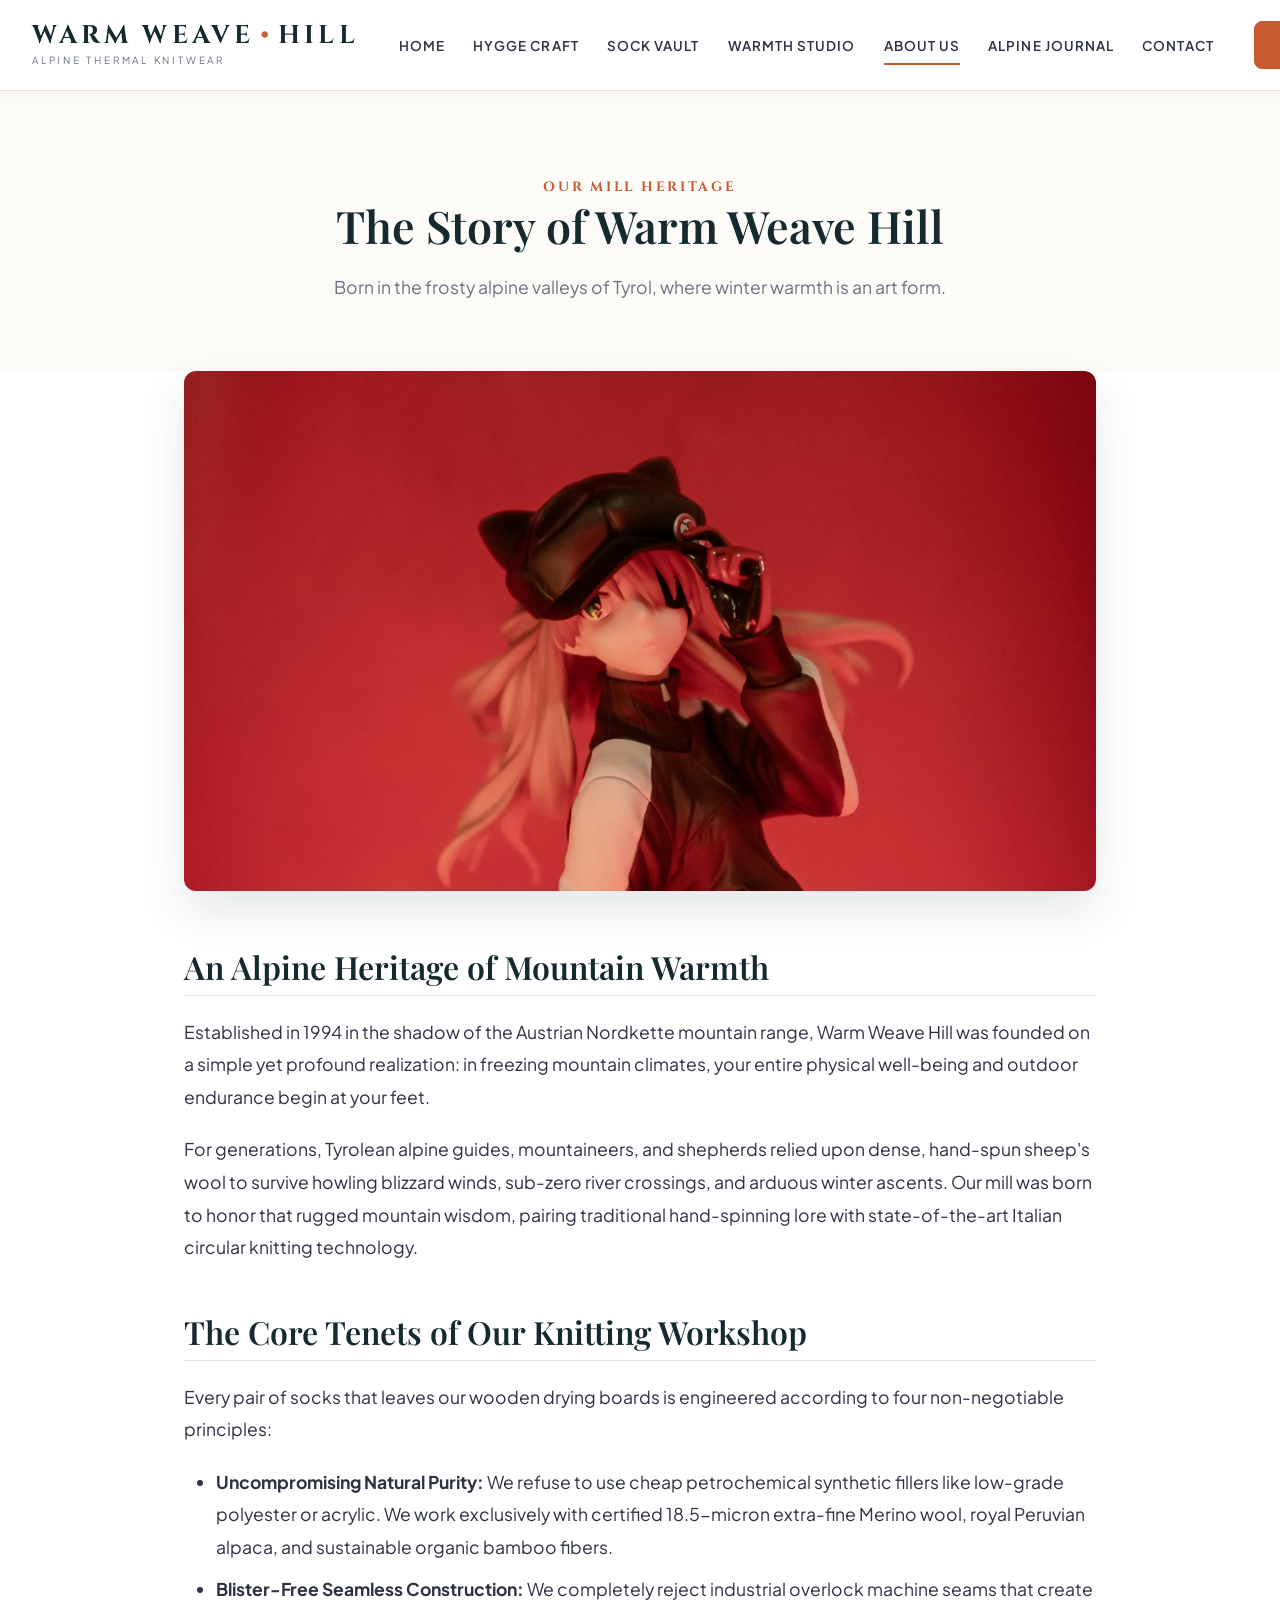
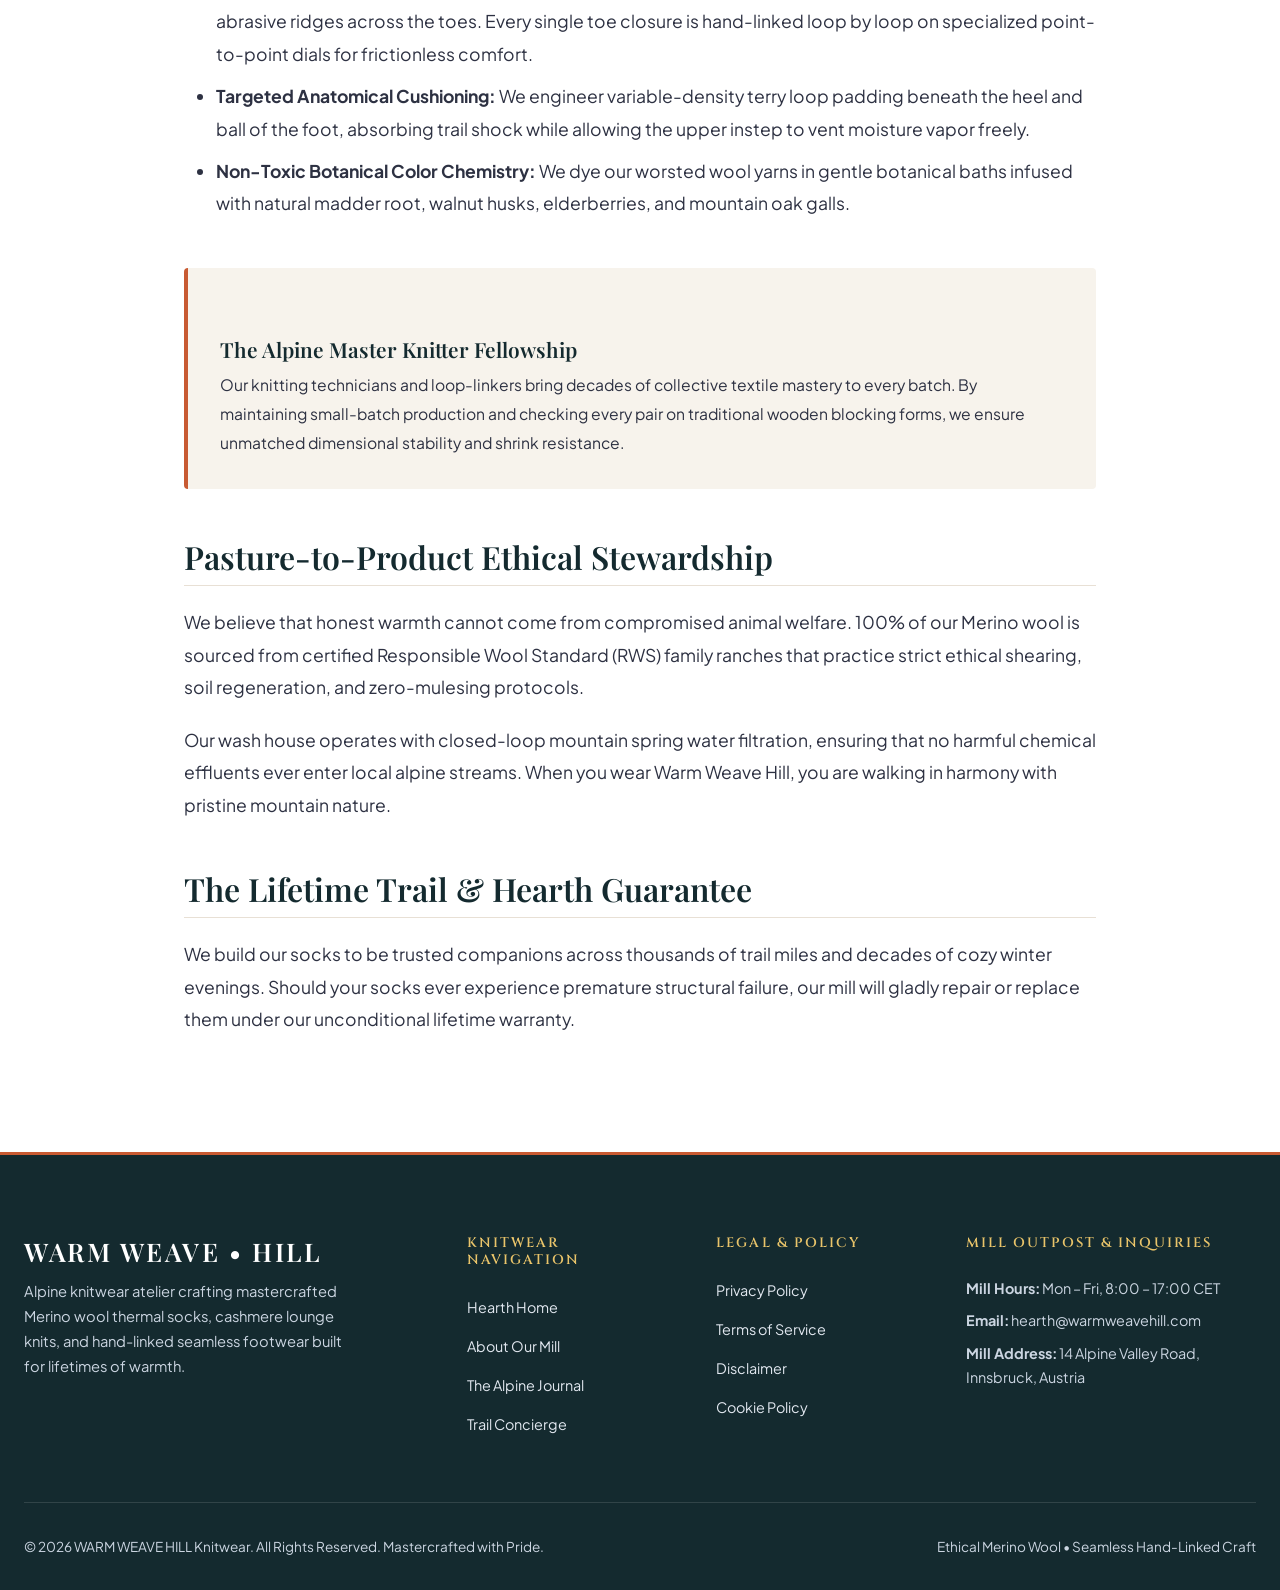
==== about.html @ d9137a72 "Add files via upload" ====
<!DOCTYPE html>
<html lang="en">
<head>
    <meta charset="UTF-8">
    <meta name="viewport" content="width=device-width, initial-scale=1.0">
    <title>About Our Alpine Mill | Merino Wool Heritage & Seamless Craft | WARM WEAVE HILL</title>
    <meta name="description" content="Discover the history of Warm Weave Hill, our high-altitude alpine mill in Innsbruck, seamless hand-linking traditions, and ethical Merino sourcing.">
    <link rel="preconnect" href="https://fonts.googleapis.com">
    <link rel="preconnect" href="https://fonts.gstatic.com" crossorigin>
    <link href="https://fonts.googleapis.com/css2?family=Cinzel:wght@600;700;800&family=Playfair+Display:ital,wght@0,400;0,600;0,700;1,400;1,600&family=Plus+Jakarta+Sans:wght@300;400;500;600;700&display=swap" rel="stylesheet">
    <link rel="stylesheet" href="css/style.css">
    
    <!-- Google Analytics -->
    <script async src="https://www.googletagmanager.com/gtag/js?id=G-0LY0HY7L01"></script>
    <script>
      window.dataLayer = window.dataLayer || [];
      function gtag(){dataLayer.push(arguments);}
      gtag('js', new Date());
      gtag('config', 'G-0LY0HY7L01');
    </script>
</head>
<body>

    <!-- Header Navigation -->
    <header class="site-header">
        <div class="nav-inner">
            <a href="index.php" class="brand-logo">
                <div class="brand-crest-mark">WARM WEAVE <span>&bull;</span> HILL</div>
                <div class="brand-subtext">ALPINE THERMAL KNITWEAR</div>
            </a>
            
            <nav class="nav-menu">
                <ul class="nav-links">
                    <li><a href="index.php" class="nav-link">Home</a></li>
                    <li><a href="index.php#philosophy" class="nav-link">Hygge Craft</a></li>
                    <li><a href="index.php#collections" class="nav-link">Sock Vault</a></li>
                    <li><a href="index.php#selector" class="nav-link">Warmth Studio</a></li>
                    <li><a href="about.html" class="nav-link active">About Us</a></li>
                    <li><a href="blog.html" class="nav-link ">Alpine Journal</a></li>
                    <li><a href="contact.html" class="nav-link ">Contact</a></li>
                </ul>
            </nav>
            
            <div class="nav-actions">
                <a href="contact.html" class="btn btn-primary">Trail Concierge</a>
            </div>
        </div>
    </header>

    <main id="main-content">
        <section class="article-header">
            <div class="container">
                <span class="article-category">Our Mill Heritage</span>
                <h1 class="article-title">The Story of Warm Weave Hill</h1>
                <p class="section-desc">Born in the frosty alpine valleys of Tyrol, where winter warmth is an art form.</p>
            </div>
        </section>

        <section class="section-padding bg-white" style="padding-top: 0;">
            <div class="container-narrow">
                <img src="images/warm-knitted-wool-socks-fireplace.jpg" alt="Warm knit wool socks by glowing hearth fire in our alpine mill" class="article-hero-img">

                <div class="article-prose">
                    <h2>An Alpine Heritage of Mountain Warmth</h2>
                    <p>
                        Established in 1994 in the shadow of the Austrian Nordkette mountain range, Warm Weave Hill was founded on a simple yet profound realization: in freezing mountain climates, your entire physical well-being and outdoor endurance begin at your feet.
                    </p>
                    <p>
                        For generations, Tyrolean alpine guides, mountaineers, and shepherds relied upon dense, hand-spun sheep's wool to survive howling blizzard winds, sub-zero river crossings, and arduous winter ascents. Our mill was born to honor that rugged mountain wisdom, pairing traditional hand-spinning lore with state-of-the-art Italian circular knitting technology.
                    </p>

                    <h2>The Core Tenets of Our Knitting Workshop</h2>
                    <p>
                        Every pair of socks that leaves our wooden drying boards is engineered according to four non-negotiable principles:
                    </p>
                    <ul>
                        <li><strong>Uncompromising Natural Purity:</strong> We refuse to use cheap petrochemical synthetic fillers like low-grade polyester or acrylic. We work exclusively with certified 18.5-micron extra-fine Merino wool, royal Peruvian alpaca, and sustainable organic bamboo fibers.</li>
                        <li><strong>Blister-Free Seamless Construction:</strong> We completely reject industrial overlock machine seams that create abrasive ridges across the toes. Every single toe closure is hand-linked loop by loop on specialized point-to-point dials for frictionless comfort.</li>
                        <li><strong>Targeted Anatomical Cushioning:</strong> We engineer variable-density terry loop padding beneath the heel and ball of the foot, absorbing trail shock while allowing the upper instep to vent moisture vapor freely.</li>
                        <li><strong>Non-Toxic Botanical Color Chemistry:</strong> We dye our worsted wool yarns in gentle botanical baths infused with natural madder root, walnut husks, elderberries, and mountain oak galls.</li>
                    </ul>

                    <div style="background: var(--color-oatmeal-warm); border-left: 4px solid var(--color-terracotta); padding: 2rem; margin: 3rem 0; border-radius: var(--radius-xs);">
                        <h3 style="font-size: 1.3rem; margin-bottom: 0.5rem; color: var(--color-pine-900);">The Alpine Master Knitter Fellowship</h3>
                        <p style="font-size: 0.98rem; margin: 0; color: var(--color-wool-charcoal);">
                            Our knitting technicians and loop-linkers bring decades of collective textile mastery to every batch. By maintaining small-batch production and checking every pair on traditional wooden blocking forms, we ensure unmatched dimensional stability and shrink resistance.
                        </p>
                    </div>

                    <h2>Pasture-to-Product Ethical Stewardship</h2>
                    <p>
                        We believe that honest warmth cannot come from compromised animal welfare. 100% of our Merino wool is sourced from certified Responsible Wool Standard (RWS) family ranches that practice strict ethical shearing, soil regeneration, and zero-mulesing protocols.
                    </p>
                    <p>
                        Our wash house operates with closed-loop mountain spring water filtration, ensuring that no harmful chemical effluents ever enter local alpine streams. When you wear Warm Weave Hill, you are walking in harmony with pristine mountain nature.
                    </p>

                    <h2>The Lifetime Trail &amp; Hearth Guarantee</h2>
                    <p>
                        We build our socks to be trusted companions across thousands of trail miles and decades of cozy winter evenings. Should your socks ever experience premature structural failure, our mill will gladly repair or replace them under our unconditional lifetime warranty.
                    </p>
                </div>
            </div>
        </section>
    </main>

    <!-- Site Footer -->
    <footer class="site-footer">
        <div class="container">
            <div class="footer-grid">
                <div class="footer-brand">
                    <h4>WARM WEAVE <span>&bull;</span> HILL</h4>
                    <p class="footer-desc">
                        Alpine knitwear atelier crafting mastercrafted Merino wool thermal socks, cashmere lounge knits, and hand-linked seamless footwear built for lifetimes of warmth.
                    </p>
                </div>

                <div class="footer-col">
                    <h5>Knitwear Navigation</h5>
                    <ul class="footer-links">
                        <li><a href="index.php">Hearth Home</a></li>
                        <li><a href="about.html">About Our Mill</a></li>
                        <li><a href="blog.html">The Alpine Journal</a></li>
                        <li><a href="contact.html">Trail Concierge</a></li>
                    </ul>
                </div>

                <div class="footer-col">
                    <h5>Legal &amp; Policy</h5>
                    <ul class="footer-links">
                        <li><a href="privacy.html">Privacy Policy</a></li>
                        <li><a href="terms.html">Terms of Service</a></li>
                        <li><a href="disclaimer.html">Disclaimer</a></li>
                        <li><a href="cookies.html">Cookie Policy</a></li>
                    </ul>
                </div>

                <div class="footer-col">
                    <h5>Mill Outpost &amp; Inquiries</h5>
                    <p style="font-size: 0.9rem; color: #cbd5e1; margin-bottom: 0.5rem;"><strong>Mill Hours:</strong> Mon &ndash; Fri, 8:00 &ndash; 17:00 CET</p>
                    <p style="font-size: 0.9rem; color: #cbd5e1; margin-bottom: 0.5rem;"><strong>Email:</strong> hearth@warmweavehill.com</p>
                    <p style="font-size: 0.9rem; color: #cbd5e1;"><strong>Mill Address:</strong> 14 Alpine Valley Road, Innsbruck, Austria</p>
                </div>
            </div>

            <div class="footer-bottom">
                <div>&copy; 2026 WARM WEAVE HILL Knitwear. All Rights Reserved. Mastercrafted with Pride.</div>
                <div>Ethical Merino Wool &bull; Seamless Hand-Linked Craft</div>
            </div>
        </div>
    </footer>

    <script src="js/main.js"></script>
</body>
</html>
---- css/style.css ----
/* ==========================================================================
   WARM WEAVE HILL - ALPINE KNITWEAR & ARTISANAL SOCKS STYLESHEET
   Design Language: Hygge Comfort, Alpine Hearth & Thermal Fiber Engineering
   ========================================================================== */

:root {
  /* Color Palette */
  --color-pine-900: #142a2f;
  --color-pine-800: #1e3d43;
  --color-pine-700: #264653;
  --color-terracotta: #c85a32;
  --color-terracotta-hover: #dc673d;
  --color-amber-gold: #e9c46a;
  --color-amber-light: #f4d58d;
  --color-oatmeal: #fdfbf7;
  --color-oatmeal-warm: #f7f3ec;
  --color-oatmeal-border: #e8e0d5;
  --color-wool-charcoal: #2d3142;
  --color-heather-gray: #6b7280;
  --color-white: #ffffff;

  /* Typography */
  --font-serif: 'Playfair Display', 'Merriweather', Georgia, serif;
  --font-sans: 'Plus Jakarta Sans', -apple-system, BlinkMacSystemFont, 'Segoe UI', Roboto, sans-serif;
  --font-accent: 'Cinzel', serif;

  /* Shadows & Radius */
  --shadow-subtle: 0 4px 20px rgba(30, 61, 67, 0.04);
  --shadow-medium: 0 10px 30px rgba(30, 61, 67, 0.08);
  --shadow-elevated: 0 20px 45px rgba(30, 61, 67, 0.12);
  --shadow-terracotta: 0 8px 25px rgba(200, 90, 50, 0.25);

  --radius-xs: 4px;
  --radius-sm: 8px;
  --radius-md: 12px;
  --radius-lg: 20px;
  --radius-pill: 9999px;

  --transition-fast: 0.2s cubic-bezier(0.16, 1, 0.3, 1);
  --transition-smooth: 0.4s cubic-bezier(0.16, 1, 0.3, 1);
}

/* Reset & Base */
*, *::before, *::after {
  box-sizing: border-box;
  margin: 0;
  padding: 0;
}

html {
  font-size: 16px;
  scroll-behavior: smooth;
}

body {
  font-family: var(--font-sans);
  background-color: var(--color-oatmeal);
  color: var(--color-wool-charcoal);
  line-height: 1.7;
  -webkit-font-smoothing: antialiased;
  -moz-osx-font-smoothing: grayscale;
  overflow-x: hidden;
}

h1, h2, h3, h4, h5, h6 {
  font-family: var(--font-serif);
  color: var(--color-pine-900);
  font-weight: 600;
  line-height: 1.25;
}

p {
  margin-bottom: 1.25rem;
}

a {
  color: inherit;
  text-decoration: none;
  transition: color var(--transition-fast);
}

img {
  max-width: 100%;
  height: auto;
  display: block;
}

/* Layout Containers */
.container {
  width: 100%;
  max-width: 1280px;
  margin: 0 auto;
  padding: 0 1.5rem;
}

.container-narrow {
  max-width: 960px;
  margin: 0 auto;
  padding: 0 1.5rem;
}

.text-center { text-align: center; }
.text-terracotta { color: var(--color-terracotta); }
.text-amber { color: var(--color-amber-gold); }
.bg-pine { background-color: var(--color-pine-900); color: var(--color-oatmeal); }
.bg-oatmeal-warm { background-color: var(--color-oatmeal-warm); }
.bg-white { background-color: var(--color-white); }

.section-padding {
  padding: 6rem 0;
}

.section-header {
  text-align: center;
  max-width: 760px;
  margin: 0 auto 4rem auto;
}

.section-tagline {
  font-family: var(--font-accent);
  font-size: 0.85rem;
  text-transform: uppercase;
  letter-spacing: 0.2em;
  color: var(--color-terracotta);
  margin-bottom: 0.75rem;
  display: inline-block;
  font-weight: 700;
}

.section-title {
  font-size: 2.5rem;
  margin-bottom: 1rem;
}

.section-desc {
  font-size: 1.1rem;
  color: var(--color-heather-gray);
}

/* Buttons */
.btn {
  display: inline-flex;
  align-items: center;
  justify-content: center;
  padding: 0.85rem 2rem;
  font-size: 0.88rem;
  font-weight: 600;
  letter-spacing: 0.06em;
  text-transform: uppercase;
  border-radius: var(--radius-sm);
  transition: all var(--transition-smooth);
  cursor: pointer;
  border: 1px solid transparent;
  gap: 0.5rem;
}

.btn-primary {
  background-color: var(--color-terracotta);
  color: #ffffff;
  border-color: var(--color-terracotta);
}

.btn-primary:hover {
  background-color: var(--color-terracotta-hover);
  border-color: var(--color-terracotta-hover);
  transform: translateY(-2px);
  box-shadow: var(--shadow-terracotta);
}

.btn-pine {
  background-color: var(--color-pine-800);
  color: #ffffff;
  border-color: var(--color-pine-800);
}

.btn-pine:hover {
  background-color: var(--color-pine-900);
  transform: translateY(-2px);
  box-shadow: var(--shadow-medium);
}

.btn-outline {
  background-color: transparent;
  color: var(--color-pine-900);
  border-color: var(--color-pine-900);
}

.btn-outline:hover {
  background-color: var(--color-pine-900);
  color: var(--color-oatmeal);
  transform: translateY(-2px);
}

.btn-outline-white {
  background-color: transparent;
  color: #ffffff;
  border-color: rgba(255, 255, 255, 0.4);
}

.btn-outline-white:hover {
  background-color: #ffffff;
  color: var(--color-pine-900);
  border-color: #ffffff;
}

/* Header & Navigation (Fixed Spacious Layout) */
.site-header {
  position: sticky;
  top: 0;
  z-index: 1000;
  background-color: #ffffff;
  border-bottom: 1px solid var(--color-oatmeal-border);
  box-shadow: var(--shadow-subtle);
  transition: all var(--transition-fast);
}

.nav-inner {
  display: flex;
  align-items: center;
  justify-content: space-between;
  height: 90px;
  max-width: 1380px;
  margin: 0 auto;
  padding: 0 2rem;
}

.brand-logo {
  display: flex;
  flex-direction: column;
  align-items: flex-start;
  text-decoration: none;
  flex-shrink: 0;
  margin-right: 2.5rem;
}

.brand-crest-mark {
  font-family: var(--font-accent);
  font-size: 1.6rem;
  font-weight: 700;
  letter-spacing: 0.16em;
  color: var(--color-pine-900);
  line-height: 1.1;
  display: flex;
  align-items: center;
  gap: 0.35rem;
}

.brand-crest-mark span {
  color: var(--color-terracotta);
}

.brand-subtext {
  font-size: 0.62rem;
  text-transform: uppercase;
  letter-spacing: 0.28em;
  color: var(--color-heather-gray);
  margin-top: 2px;
}

.nav-menu {
  display: flex;
  align-items: center;
  justify-content: center;
  flex-grow: 1;
}

.nav-links {
  display: flex;
  align-items: center;
  list-style: none;
  gap: 1.75rem;
  margin: 0;
  padding: 0;
}

.nav-link {
  font-size: 0.84rem;
  font-weight: 600;
  letter-spacing: 0.08em;
  text-transform: uppercase;
  color: var(--color-wool-charcoal);
  padding: 0.4rem 0;
  white-space: nowrap;
  position: relative;
  transition: color var(--transition-fast);
}

.nav-link::after {
  content: '';
  position: absolute;
  bottom: -4px;
  left: 0;
  width: 0;
  height: 2px;
  background-color: var(--color-terracotta);
  transition: width var(--transition-fast);
}

.nav-link:hover::after, .nav-link.active::after {
  width: 100%;
}

.nav-actions {
  display: flex;
  align-items: center;
  flex-shrink: 0;
  margin-left: 2.5rem;
}

.nav-actions .btn {
  padding: 0.75rem 1.6rem;
  font-size: 0.82rem;
  white-space: nowrap;
}

/* Hero Section */
.hero-section {
  position: relative;
  min-height: 86vh;
  display: flex;
  align-items: center;
  background-color: var(--color-pine-900);
  color: var(--color-oatmeal);
  overflow: hidden;
}

.hero-bg-overlay {
  position: absolute;
  inset: 0;
  background: linear-gradient(90deg, rgba(20, 42, 47, 0.94) 0%, rgba(20, 42, 47, 0.7) 55%, rgba(20, 42, 47, 0.3) 100%);
  z-index: 1;
}

.hero-bg-img {
  position: absolute;
  right: 0;
  top: 0;
  width: 62%;
  height: 100%;
  object-fit: cover;
  z-index: 0;
}

.hero-content {
  position: relative;
  z-index: 2;
  max-width: 660px;
  padding: 4rem 0;
}

.hero-tag {
  display: inline-flex;
  align-items: center;
  gap: 0.5rem;
  font-family: var(--font-accent);
  font-size: 0.85rem;
  letter-spacing: 0.22em;
  text-transform: uppercase;
  color: var(--color-amber-gold);
  margin-bottom: 1.25rem;
  border-bottom: 1px solid rgba(233, 196, 106, 0.4);
  padding-bottom: 0.4rem;
}

.hero-title {
  font-size: 3.4rem;
  line-height: 1.15;
  color: #ffffff;
  margin-bottom: 1.5rem;
}

.hero-title span {
  font-style: italic;
  font-weight: 400;
  color: var(--color-amber-light);
}

.hero-desc {
  font-size: 1.15rem;
  color: #e5e7eb;
  margin-bottom: 2.5rem;
  line-height: 1.8;
}

.hero-cta-group {
  display: flex;
  flex-wrap: wrap;
  gap: 1.25rem;
}

/* Feature Pillars */
.pillars-grid {
  display: grid;
  grid-template-columns: repeat(auto-fit, minmax(260px, 1fr));
  gap: 2rem;
}

.pillar-card {
  background: var(--color-white);
  padding: 2.5rem 2rem;
  border: 1px solid var(--color-oatmeal-border);
  border-radius: var(--radius-md);
  box-shadow: var(--shadow-subtle);
  transition: all var(--transition-smooth);
}

.pillar-card:hover {
  transform: translateY(-6px);
  box-shadow: var(--shadow-medium);
  border-color: var(--color-terracotta);
}

.pillar-icon {
  width: 54px;
  height: 54px;
  background-color: var(--color-oatmeal-warm);
  border: 1px solid var(--color-oatmeal-border);
  display: flex;
  align-items: center;
  justify-content: center;
  font-size: 1.6rem;
  color: var(--color-terracotta);
  margin-bottom: 1.5rem;
  border-radius: var(--radius-sm);
}

.pillar-title {
  font-size: 1.35rem;
  margin-bottom: 0.75rem;
}

.pillar-desc {
  font-size: 0.95rem;
  color: var(--color-heather-gray);
  margin-bottom: 0;
}

/* Showcase Splits */
.showcase-split {
  display: grid;
  grid-template-columns: 1fr 1fr;
  gap: 4.5rem;
  align-items: center;
}

.showcase-img-wrap {
  position: relative;
  border-radius: var(--radius-md);
  overflow: hidden;
  box-shadow: var(--shadow-elevated);
}

.showcase-img-wrap img {
  width: 100%;
  height: 480px;
  object-fit: cover;
  transition: transform var(--transition-smooth);
}

.showcase-img-wrap:hover img {
  transform: scale(1.03);
}

.showcase-badge {
  position: absolute;
  top: 1.5rem;
  left: 1.5rem;
  background-color: rgba(20, 42, 47, 0.92);
  color: var(--color-amber-gold);
  padding: 0.4rem 1rem;
  font-family: var(--font-accent);
  font-size: 0.75rem;
  letter-spacing: 0.15em;
  text-transform: uppercase;
  border-left: 2px solid var(--color-amber-gold);
  border-radius: var(--radius-xs);
}

.showcase-content h3 {
  font-size: 2.2rem;
  margin-bottom: 1.25rem;
}

.specs-list {
  list-style: none;
  margin: 1.5rem 0 2rem 0;
  display: flex;
  flex-direction: column;
  gap: 0.75rem;
}

.specs-list li {
  display: flex;
  align-items: flex-start;
  gap: 0.75rem;
  font-size: 0.98rem;
}

.specs-list li span.bullet {
  color: var(--color-terracotta);
  font-weight: bold;
}

/* Sock Collection Catalog */
.collection-grid {
  display: grid;
  grid-template-columns: repeat(auto-fit, minmax(320px, 1fr));
  gap: 2.5rem;
}

.product-card {
  background-color: var(--color-white);
  border: 1px solid var(--color-oatmeal-border);
  border-radius: var(--radius-md);
  overflow: hidden;
  box-shadow: var(--shadow-subtle);
  transition: all var(--transition-smooth);
  display: flex;
  flex-direction: column;
}

.product-card:hover {
  transform: translateY(-8px);
  box-shadow: var(--shadow-elevated);
}

.product-media {
  position: relative;
  height: 320px;
  overflow: hidden;
  background-color: var(--color-oatmeal-warm);
}

.product-media img {
  width: 100%;
  height: 100%;
  object-fit: cover;
  transition: transform var(--transition-smooth);
}

.product-card:hover .product-media img {
  transform: scale(1.05);
}

.product-tag {
  position: absolute;
  top: 1rem;
  right: 1rem;
  background-color: var(--color-pine-900);
  color: var(--color-amber-gold);
  font-size: 0.75rem;
  font-family: var(--font-accent);
  letter-spacing: 0.1em;
  padding: 0.3rem 0.8rem;
  text-transform: uppercase;
  border-radius: var(--radius-xs);
}

.product-info {
  padding: 1.75rem;
  display: flex;
  flex-direction: column;
  flex-grow: 1;
}

.product-meta {
  font-size: 0.8rem;
  text-transform: uppercase;
  letter-spacing: 0.12em;
  color: var(--color-terracotta);
  margin-bottom: 0.35rem;
  font-weight: 600;
}

.product-title {
  font-size: 1.35rem;
  margin-bottom: 0.5rem;
}

.product-desc {
  font-size: 0.92rem;
  color: var(--color-heather-gray);
  margin-bottom: 1.25rem;
  flex-grow: 1;
}

.product-bottom {
  display: flex;
  align-items: center;
  justify-content: space-between;
  border-top: 1px solid var(--color-oatmeal-border);
  padding-top: 1rem;
}

.product-price {
  font-family: var(--font-serif);
  font-size: 1.35rem;
  font-weight: 700;
  color: var(--color-pine-900);
}

/* Interactive Warmth & Cushioning Selector */
.selector-wrapper {
  background: var(--color-white);
  border: 1px solid var(--color-oatmeal-border);
  border-radius: var(--radius-md);
  padding: 3rem;
  box-shadow: var(--shadow-medium);
}

.selector-grid {
  display: grid;
  grid-template-columns: 1fr 1fr;
  gap: 3.5rem;
  align-items: center;
}

.selector-preview-box {
  background-color: var(--color-oatmeal-warm);
  border: 1px solid var(--color-oatmeal-border);
  border-radius: var(--radius-md);
  padding: 2.5rem;
  text-align: center;
}

.selector-preview-box img {
  width: 100%;
  max-height: 380px;
  object-fit: cover;
  border-radius: var(--radius-sm);
  margin: 0 auto;
}

.selector-specs-panel {
  display: flex;
  flex-direction: column;
  gap: 1.5rem;
}

.selector-group label {
  display: block;
  font-family: var(--font-accent);
  font-size: 0.85rem;
  text-transform: uppercase;
  letter-spacing: 0.12em;
  margin-bottom: 0.75rem;
  color: var(--color-pine-900);
  font-weight: 700;
}

.selector-options {
  display: flex;
  gap: 0.75rem;
  flex-wrap: wrap;
}

.selector-btn {
  padding: 0.6rem 1.2rem;
  border: 1px solid var(--color-oatmeal-border);
  background: var(--color-oatmeal);
  font-size: 0.88rem;
  border-radius: var(--radius-sm);
  cursor: pointer;
  transition: all var(--transition-fast);
  color: var(--color-wool-charcoal);
  font-weight: 500;
}

.selector-btn.active, .selector-btn:hover {
  background-color: var(--color-pine-800);
  color: #ffffff;
  border-color: var(--color-pine-800);
}

.selector-summary {
  background: var(--color-oatmeal-warm);
  padding: 1.25rem;
  border-left: 3px solid var(--color-terracotta);
  border-radius: var(--radius-xs);
  margin-top: 1rem;
}

/* Process Timeline */
.timeline-track {
  max-width: 860px;
  margin: 0 auto;
}

.timeline-step {
  display: grid;
  grid-template-columns: 80px 1fr;
  gap: 2rem;
  margin-bottom: 2.5rem;
}

.timeline-step-num {
  font-family: var(--font-accent);
  font-size: 1.8rem;
  font-weight: 700;
  color: var(--color-terracotta);
  border: 2px solid var(--color-terracotta);
  width: 70px;
  height: 70px;
  display: flex;
  align-items: center;
  justify-content: center;
  border-radius: var(--radius-pill);
}

.timeline-step-content {
  background: var(--color-white);
  padding: 2rem;
  border: 1px solid var(--color-oatmeal-border);
  border-radius: var(--radius-md);
  box-shadow: var(--shadow-subtle);
}

.timeline-step-title {
  font-size: 1.35rem;
  margin-bottom: 0.5rem;
}

/* Testimonials */
.testimonial-grid {
  display: grid;
  grid-template-columns: repeat(auto-fit, minmax(320px, 1fr));
  gap: 2rem;
}

.testimonial-card {
  background: var(--color-white);
  padding: 2.5rem;
  border: 1px solid var(--color-oatmeal-border);
  border-radius: var(--radius-md);
  box-shadow: var(--shadow-subtle);
  display: flex;
  flex-direction: column;
  justify-content: space-between;
}

.testimonial-quote {
  font-family: var(--font-serif);
  font-size: 1.15rem;
  font-style: italic;
  color: var(--color-wool-charcoal);
  margin-bottom: 1.5rem;
  line-height: 1.6;
}

.client-meta {
  display: flex;
  align-items: center;
  gap: 1rem;
}

.client-avatar {
  width: 48px;
  height: 48px;
  border-radius: var(--radius-pill);
  background-color: var(--color-oatmeal-warm);
  border: 1px solid var(--color-terracotta);
  display: flex;
  align-items: center;
  justify-content: center;
  font-family: var(--font-accent);
  font-weight: 700;
  color: var(--color-terracotta);
}

.client-name {
  font-weight: 600;
  font-size: 0.95rem;
}

.client-role {
  font-size: 0.8rem;
  color: var(--color-heather-gray);
}

/* FAQ Accordion */
.faq-accordion {
  max-width: 820px;
  margin: 0 auto;
  display: flex;
  flex-direction: column;
  gap: 1rem;
}

.faq-item {
  background: var(--color-white);
  border: 1px solid var(--color-oatmeal-border);
  border-radius: var(--radius-md);
  overflow: hidden;
  transition: border-color var(--transition-fast);
}

.faq-header {
  padding: 1.5rem 2rem;
  display: flex;
  align-items: center;
  justify-content: space-between;
  cursor: pointer;
  background: transparent;
  width: 100%;
  border: none;
  text-align: left;
  font-family: var(--font-serif);
  font-size: 1.2rem;
  color: var(--color-pine-900);
}

.faq-icon {
  font-size: 1.2rem;
  color: var(--color-terracotta);
  transition: transform var(--transition-fast);
}

.faq-item.active .faq-icon {
  transform: rotate(45deg);
}

.faq-body {
  max-height: 0;
  overflow: hidden;
  transition: max-height var(--transition-smooth);
  padding: 0 2rem;
  color: var(--color-heather-gray);
  font-size: 0.98rem;
}

.faq-item.active .faq-body {
  padding-bottom: 1.5rem;
}

/* Blog / Journal Grid */
.blog-grid {
  display: grid;
  grid-template-columns: repeat(auto-fit, minmax(340px, 1fr));
  gap: 2.5rem;
}

.blog-card {
  background: var(--color-white);
  border: 1px solid var(--color-oatmeal-border);
  border-radius: var(--radius-md);
  overflow: hidden;
  box-shadow: var(--shadow-subtle);
  display: flex;
  flex-direction: column;
  transition: transform var(--transition-smooth);
}

.blog-card:hover {
  transform: translateY(-6px);
  box-shadow: var(--shadow-elevated);
}

.blog-thumb {
  height: 240px;
  overflow: hidden;
}

.blog-thumb img {
  width: 100%;
  height: 100%;
  object-fit: cover;
  transition: transform var(--transition-smooth);
}

.blog-card:hover .blog-thumb img {
  transform: scale(1.05);
}

.blog-body {
  padding: 2rem;
  display: flex;
  flex-direction: column;
  flex-grow: 1;
}

.blog-tag {
  font-size: 0.78rem;
  font-family: var(--font-accent);
  letter-spacing: 0.12em;
  text-transform: uppercase;
  color: var(--color-terracotta);
  margin-bottom: 0.5rem;
  font-weight: 700;
}

.blog-title {
  font-size: 1.35rem;
  margin-bottom: 0.75rem;
  line-height: 1.3;
}

.blog-excerpt {
  font-size: 0.95rem;
  color: var(--color-heather-gray);
  margin-bottom: 1.5rem;
  flex-grow: 1;
}

/* Article / Monograph Page Layout */
.article-header {
  padding: 5rem 0 3rem 0;
  text-align: center;
  max-width: 860px;
  margin: 0 auto;
}

.article-category {
  font-family: var(--font-accent);
  font-size: 0.85rem;
  letter-spacing: 0.2em;
  color: var(--color-terracotta);
  text-transform: uppercase;
  margin-bottom: 1rem;
  font-weight: 700;
}

.article-title {
  font-size: 2.8rem;
  margin-bottom: 1.25rem;
  line-height: 1.2;
}

.article-meta {
  display: flex;
  align-items: center;
  justify-content: center;
  gap: 1.5rem;
  font-size: 0.88rem;
  color: var(--color-heather-gray);
  margin-bottom: 2.5rem;
}

.article-hero-img {
  width: 100%;
  max-height: 520px;
  object-fit: cover;
  border-radius: var(--radius-md);
  margin-bottom: 3.5rem;
  box-shadow: var(--shadow-elevated);
}

.article-prose {
  font-size: 1.1rem;
  line-height: 1.85;
  color: var(--color-wool-charcoal);
}

.article-prose h2 {
  font-size: 2rem;
  margin: 3rem 0 1.25rem 0;
  padding-bottom: 0.5rem;
  border-bottom: 1px solid var(--color-oatmeal-border);
}

.article-prose h3 {
  font-size: 1.5rem;
  margin: 2.25rem 0 1rem 0;
}

.article-prose blockquote {
  border-left: 3px solid var(--color-terracotta);
  padding: 1rem 0 1rem 1.75rem;
  margin: 2rem 0;
  font-family: var(--font-serif);
  font-size: 1.25rem;
  font-style: italic;
  color: var(--color-pine-900);
  background-color: var(--color-oatmeal-warm);
  border-radius: 0 var(--radius-sm) var(--radius-sm) 0;
}

.article-prose ul, .article-prose ol {
  margin: 1.25rem 0 1.75rem 2rem;
}

.article-prose li {
  margin-bottom: 0.6rem;
}

.program-table {
  width: 100%;
  border-collapse: collapse;
  margin: 2rem 0;
  font-size: 0.95rem;
  background: #ffffff;
  border: 1px solid var(--color-oatmeal-border);
  border-radius: var(--radius-sm);
  overflow: hidden;
}

.program-table th, .program-table td {
  padding: 14px 18px;
  text-align: left;
  border-bottom: 1px solid var(--color-oatmeal-border);
}

.program-table th {
  background-color: var(--color-oatmeal-warm);
  color: var(--color-pine-900);
  font-family: var(--font-serif);
  font-weight: 700;
}

.blog-author-box {
  display: flex;
  align-items: center;
  gap: 1.5rem;
  background: var(--color-white);
  padding: 2rem;
  border: 1px solid var(--color-oatmeal-border);
  margin-top: 4rem;
  border-radius: var(--radius-md);
}

.author-avatar {
  width: 72px;
  height: 72px;
  border-radius: var(--radius-pill);
  object-fit: cover;
}

/* Legal Cards */
.legal-card {
  background: var(--color-white);
  padding: 3.5rem;
  border: 1px solid var(--color-oatmeal-border);
  box-shadow: var(--shadow-subtle);
  border-radius: var(--radius-md);
  margin: 3rem 0;
}

.legal-card h2 {
  font-size: 1.75rem;
  margin: 2.25rem 0 1rem 0;
  color: var(--color-pine-900);
}

.legal-card p, .legal-card li {
  color: var(--color-wool-charcoal);
  font-size: 1rem;
}

/* Footer */
.site-footer {
  background-color: var(--color-pine-900);
  color: var(--color-oatmeal);
  padding: 5rem 0 2rem 0;
  border-top: 3px solid var(--color-terracotta);
}

.footer-grid {
  display: grid;
  grid-template-columns: 2fr 1fr 1fr 1.5fr;
  gap: 3.5rem;
  margin-bottom: 4rem;
}

.footer-brand h4 {
  color: #ffffff;
  font-size: 1.6rem;
  margin-bottom: 0.75rem;
  letter-spacing: 0.1em;
}

.footer-desc {
  font-size: 0.92rem;
  color: #cbd5e1;
  line-height: 1.7;
  max-width: 320px;
}

.footer-col h5 {
  color: var(--color-amber-gold);
  font-family: var(--font-accent);
  font-size: 0.85rem;
  letter-spacing: 0.15em;
  text-transform: uppercase;
  margin-bottom: 1.5rem;
}

.footer-links {
  list-style: none;
  display: flex;
  flex-direction: column;
  gap: 0.75rem;
}

.footer-links a {
  font-size: 0.9rem;
  color: #e2e8f0;
  transition: color var(--transition-fast);
}

.footer-links a:hover {
  color: var(--color-amber-gold);
}

.footer-newsletter input {
  width: 100%;
  padding: 0.8rem 1rem;
  background: rgba(255, 255, 255, 0.08);
  border: 1px solid rgba(255, 255, 255, 0.2);
  color: #ffffff;
  border-radius: var(--radius-sm);
  margin-bottom: 0.75rem;
}

.footer-bottom {
  display: flex;
  align-items: center;
  justify-content: space-between;
  border-top: 1px solid rgba(255, 255, 255, 0.12);
  padding-top: 2rem;
  font-size: 0.85rem;
  color: #cbd5e1;
}

/* Responsive */
@media (max-width: 1100px) {
  .nav-links { gap: 1.1rem; }
  .brand-logo { margin-right: 1.5rem; }
  .nav-actions { margin-left: 1.5rem; }
}

@media (max-width: 992px) {
  .hero-title { font-size: 2.6rem; }
  .showcase-split, .selector-grid { grid-template-columns: 1fr; gap: 2.5rem; }
  .footer-grid { grid-template-columns: 1fr 1fr; }
}

@media (max-width: 860px) {
  .nav-links { display: none; }
  .mobile-menu-toggle { display: block; }
  .hero-title { font-size: 2.2rem; }
  .footer-grid { grid-template-columns: 1fr; }
  .footer-bottom { flex-direction: column; gap: 1rem; text-align: center; }
  .legal-card { padding: 2rem 1.5rem; }
}
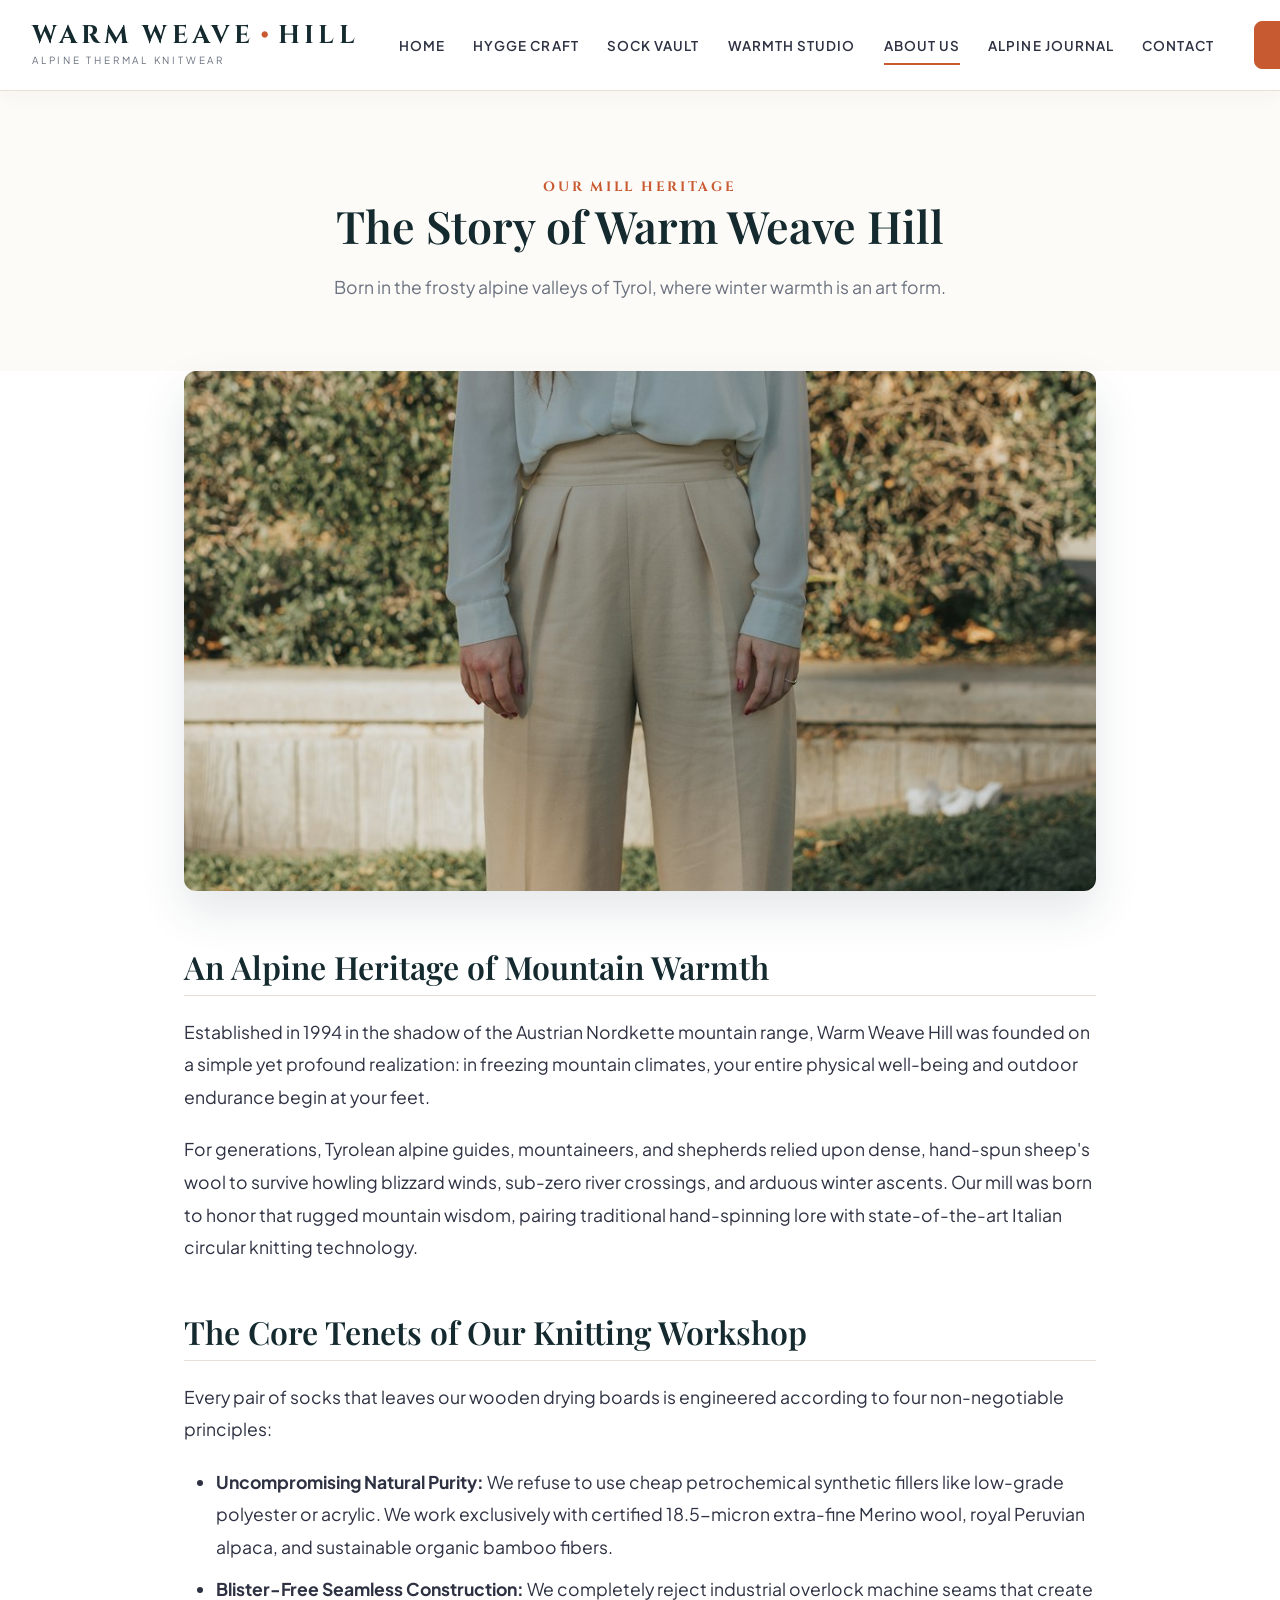
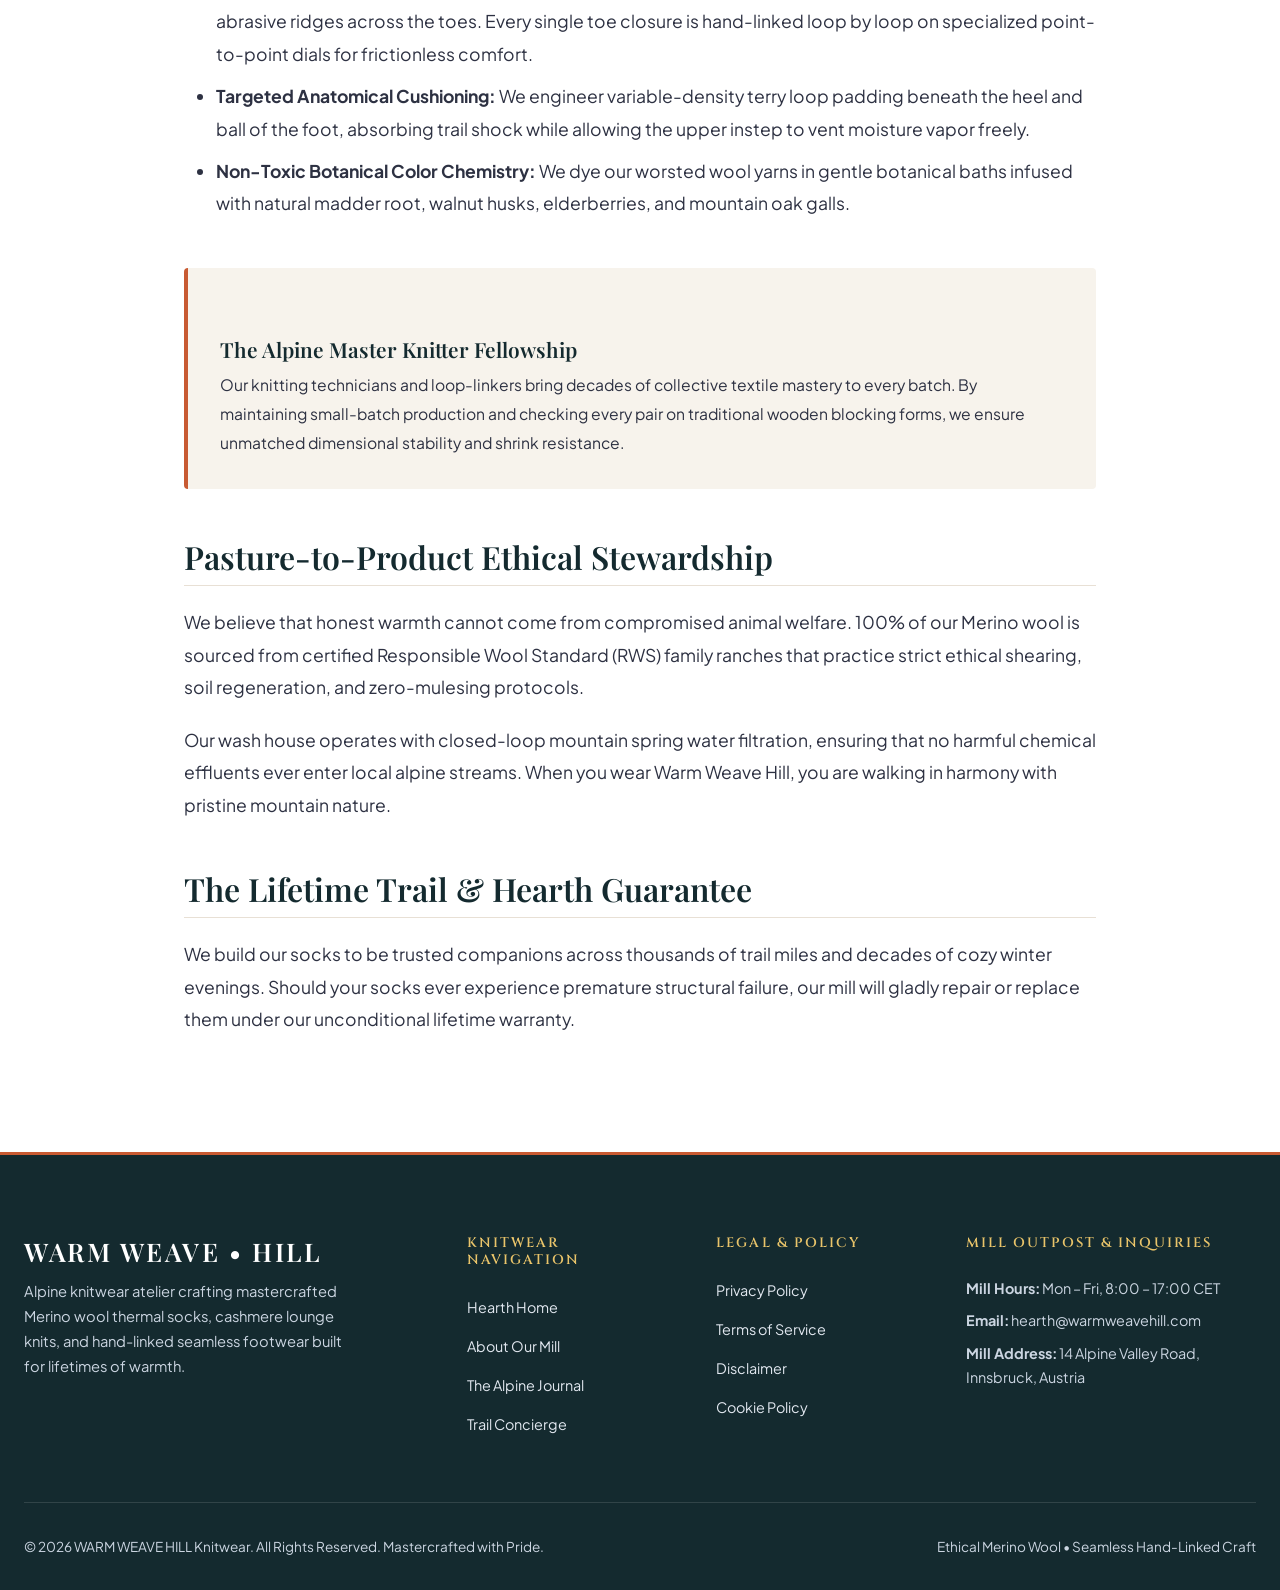
==== commit 65689778: "Convert index.php to static index.html; inline title/meta; fix internal links" ====
--- a/about.html
+++ b/about.html
@@ -1,155 +1,155 @@
-<!DOCTYPE html>
-<html lang="en">
-<head>
-    <meta charset="UTF-8">
-    <meta name="viewport" content="width=device-width, initial-scale=1.0">
-    <title>About Our Alpine Mill | Merino Wool Heritage & Seamless Craft | WARM WEAVE HILL</title>
-    <meta name="description" content="Discover the history of Warm Weave Hill, our high-altitude alpine mill in Innsbruck, seamless hand-linking traditions, and ethical Merino sourcing.">
-    <link rel="preconnect" href="https://fonts.googleapis.com">
-    <link rel="preconnect" href="https://fonts.gstatic.com" crossorigin>
-    <link href="https://fonts.googleapis.com/css2?family=Cinzel:wght@600;700;800&family=Playfair+Display:ital,wght@0,400;0,600;0,700;1,400;1,600&family=Plus+Jakarta+Sans:wght@300;400;500;600;700&display=swap" rel="stylesheet">
-    <link rel="stylesheet" href="css/style.css">
-    
-    <!-- Google Analytics -->
-    <script async src="https://www.googletagmanager.com/gtag/js?id=G-0LY0HY7L01"></script>
-    <script>
-      window.dataLayer = window.dataLayer || [];
-      function gtag(){dataLayer.push(arguments);}
-      gtag('js', new Date());
-      gtag('config', 'G-0LY0HY7L01');
-    </script>
-</head>
-<body>
-
-    <!-- Header Navigation -->
-    <header class="site-header">
-        <div class="nav-inner">
-            <a href="index.php" class="brand-logo">
-                <div class="brand-crest-mark">WARM WEAVE <span>&bull;</span> HILL</div>
-                <div class="brand-subtext">ALPINE THERMAL KNITWEAR</div>
-            </a>
-            
-            <nav class="nav-menu">
-                <ul class="nav-links">
-                    <li><a href="index.php" class="nav-link">Home</a></li>
-                    <li><a href="index.php#philosophy" class="nav-link">Hygge Craft</a></li>
-                    <li><a href="index.php#collections" class="nav-link">Sock Vault</a></li>
-                    <li><a href="index.php#selector" class="nav-link">Warmth Studio</a></li>
-                    <li><a href="about.html" class="nav-link active">About Us</a></li>
-                    <li><a href="blog.html" class="nav-link ">Alpine Journal</a></li>
-                    <li><a href="contact.html" class="nav-link ">Contact</a></li>
-                </ul>
-            </nav>
-            
-            <div class="nav-actions">
-                <a href="contact.html" class="btn btn-primary">Trail Concierge</a>
-            </div>
-        </div>
-    </header>
-
-    <main id="main-content">
-        <section class="article-header">
-            <div class="container">
-                <span class="article-category">Our Mill Heritage</span>
-                <h1 class="article-title">The Story of Warm Weave Hill</h1>
-                <p class="section-desc">Born in the frosty alpine valleys of Tyrol, where winter warmth is an art form.</p>
-            </div>
-        </section>
-
-        <section class="section-padding bg-white" style="padding-top: 0;">
-            <div class="container-narrow">
-                <img src="images/warm-knitted-wool-socks-fireplace.jpg" alt="Warm knit wool socks by glowing hearth fire in our alpine mill" class="article-hero-img">
-
-                <div class="article-prose">
-                    <h2>An Alpine Heritage of Mountain Warmth</h2>
-                    <p>
-                        Established in 1994 in the shadow of the Austrian Nordkette mountain range, Warm Weave Hill was founded on a simple yet profound realization: in freezing mountain climates, your entire physical well-being and outdoor endurance begin at your feet.
-                    </p>
-                    <p>
-                        For generations, Tyrolean alpine guides, mountaineers, and shepherds relied upon dense, hand-spun sheep's wool to survive howling blizzard winds, sub-zero river crossings, and arduous winter ascents. Our mill was born to honor that rugged mountain wisdom, pairing traditional hand-spinning lore with state-of-the-art Italian circular knitting technology.
-                    </p>
-
-                    <h2>The Core Tenets of Our Knitting Workshop</h2>
-                    <p>
-                        Every pair of socks that leaves our wooden drying boards is engineered according to four non-negotiable principles:
-                    </p>
-                    <ul>
-                        <li><strong>Uncompromising Natural Purity:</strong> We refuse to use cheap petrochemical synthetic fillers like low-grade polyester or acrylic. We work exclusively with certified 18.5-micron extra-fine Merino wool, royal Peruvian alpaca, and sustainable organic bamboo fibers.</li>
-                        <li><strong>Blister-Free Seamless Construction:</strong> We completely reject industrial overlock machine seams that create abrasive ridges across the toes. Every single toe closure is hand-linked loop by loop on specialized point-to-point dials for frictionless comfort.</li>
-                        <li><strong>Targeted Anatomical Cushioning:</strong> We engineer variable-density terry loop padding beneath the heel and ball of the foot, absorbing trail shock while allowing the upper instep to vent moisture vapor freely.</li>
-                        <li><strong>Non-Toxic Botanical Color Chemistry:</strong> We dye our worsted wool yarns in gentle botanical baths infused with natural madder root, walnut husks, elderberries, and mountain oak galls.</li>
-                    </ul>
-
-                    <div style="background: var(--color-oatmeal-warm); border-left: 4px solid var(--color-terracotta); padding: 2rem; margin: 3rem 0; border-radius: var(--radius-xs);">
-                        <h3 style="font-size: 1.3rem; margin-bottom: 0.5rem; color: var(--color-pine-900);">The Alpine Master Knitter Fellowship</h3>
-                        <p style="font-size: 0.98rem; margin: 0; color: var(--color-wool-charcoal);">
-                            Our knitting technicians and loop-linkers bring decades of collective textile mastery to every batch. By maintaining small-batch production and checking every pair on traditional wooden blocking forms, we ensure unmatched dimensional stability and shrink resistance.
-                        </p>
-                    </div>
-
-                    <h2>Pasture-to-Product Ethical Stewardship</h2>
-                    <p>
-                        We believe that honest warmth cannot come from compromised animal welfare. 100% of our Merino wool is sourced from certified Responsible Wool Standard (RWS) family ranches that practice strict ethical shearing, soil regeneration, and zero-mulesing protocols.
-                    </p>
-                    <p>
-                        Our wash house operates with closed-loop mountain spring water filtration, ensuring that no harmful chemical effluents ever enter local alpine streams. When you wear Warm Weave Hill, you are walking in harmony with pristine mountain nature.
-                    </p>
-
-                    <h2>The Lifetime Trail &amp; Hearth Guarantee</h2>
-                    <p>
-                        We build our socks to be trusted companions across thousands of trail miles and decades of cozy winter evenings. Should your socks ever experience premature structural failure, our mill will gladly repair or replace them under our unconditional lifetime warranty.
-                    </p>
-                </div>
-            </div>
-        </section>
-    </main>
-
-    <!-- Site Footer -->
-    <footer class="site-footer">
-        <div class="container">
-            <div class="footer-grid">
-                <div class="footer-brand">
-                    <h4>WARM WEAVE <span>&bull;</span> HILL</h4>
-                    <p class="footer-desc">
-                        Alpine knitwear atelier crafting mastercrafted Merino wool thermal socks, cashmere lounge knits, and hand-linked seamless footwear built for lifetimes of warmth.
-                    </p>
-                </div>
-
-                <div class="footer-col">
-                    <h5>Knitwear Navigation</h5>
-                    <ul class="footer-links">
-                        <li><a href="index.php">Hearth Home</a></li>
-                        <li><a href="about.html">About Our Mill</a></li>
-                        <li><a href="blog.html">The Alpine Journal</a></li>
-                        <li><a href="contact.html">Trail Concierge</a></li>
-                    </ul>
-                </div>
-
-                <div class="footer-col">
-                    <h5>Legal &amp; Policy</h5>
-                    <ul class="footer-links">
-                        <li><a href="privacy.html">Privacy Policy</a></li>
-                        <li><a href="terms.html">Terms of Service</a></li>
-                        <li><a href="disclaimer.html">Disclaimer</a></li>
-                        <li><a href="cookies.html">Cookie Policy</a></li>
-                    </ul>
-                </div>
-
-                <div class="footer-col">
-                    <h5>Mill Outpost &amp; Inquiries</h5>
-                    <p style="font-size: 0.9rem; color: #cbd5e1; margin-bottom: 0.5rem;"><strong>Mill Hours:</strong> Mon &ndash; Fri, 8:00 &ndash; 17:00 CET</p>
-                    <p style="font-size: 0.9rem; color: #cbd5e1; margin-bottom: 0.5rem;"><strong>Email:</strong> hearth@warmweavehill.com</p>
-                    <p style="font-size: 0.9rem; color: #cbd5e1;"><strong>Mill Address:</strong> 14 Alpine Valley Road, Innsbruck, Austria</p>
-                </div>
-            </div>
-
-            <div class="footer-bottom">
-                <div>&copy; 2026 WARM WEAVE HILL Knitwear. All Rights Reserved. Mastercrafted with Pride.</div>
-                <div>Ethical Merino Wool &bull; Seamless Hand-Linked Craft</div>
-            </div>
-        </div>
-    </footer>
-
-    <script src="js/main.js"></script>
-</body>
-</html>
+<!DOCTYPE html>
+<html lang="en">
+<head>
+    <meta charset="UTF-8">
+    <meta name="viewport" content="width=device-width, initial-scale=1.0">
+    <title>About Our Alpine Mill | Merino Wool Heritage & Seamless Craft | WARM WEAVE HILL</title>
+    <meta name="description" content="Discover the history of Warm Weave Hill, our high-altitude alpine mill in Innsbruck, seamless hand-linking traditions, and ethical Merino sourcing.">
+    <link rel="preconnect" href="https://fonts.googleapis.com">
+    <link rel="preconnect" href="https://fonts.gstatic.com" crossorigin>
+    <link href="https://fonts.googleapis.com/css2?family=Cinzel:wght@600;700;800&family=Playfair+Display:ital,wght@0,400;0,600;0,700;1,400;1,600&family=Plus+Jakarta+Sans:wght@300;400;500;600;700&display=swap" rel="stylesheet">
+    <link rel="stylesheet" href="css/style.css">
+    
+    <!-- Google Analytics -->
+    <script async src="https://www.googletagmanager.com/gtag/js?id=G-0LY0HY7L01"></script>
+    <script>
+      window.dataLayer = window.dataLayer || [];
+      function gtag(){dataLayer.push(arguments);}
+      gtag('js', new Date());
+      gtag('config', 'G-0LY0HY7L01');
+    </script>
+</head>
+<body>
+
+    <!-- Header Navigation -->
+    <header class="site-header">
+        <div class="nav-inner">
+            <a href="index.html" class="brand-logo">
+                <div class="brand-crest-mark">WARM WEAVE <span>&bull;</span> HILL</div>
+                <div class="brand-subtext">ALPINE THERMAL KNITWEAR</div>
+            </a>
+            
+            <nav class="nav-menu">
+                <ul class="nav-links">
+                    <li><a href="index.html" class="nav-link">Home</a></li>
+                    <li><a href="index.html#philosophy" class="nav-link">Hygge Craft</a></li>
+                    <li><a href="index.html#collections" class="nav-link">Sock Vault</a></li>
+                    <li><a href="index.html#selector" class="nav-link">Warmth Studio</a></li>
+                    <li><a href="about.html" class="nav-link active">About Us</a></li>
+                    <li><a href="blog.html" class="nav-link ">Alpine Journal</a></li>
+                    <li><a href="contact.html" class="nav-link ">Contact</a></li>
+                </ul>
+            </nav>
+            
+            <div class="nav-actions">
+                <a href="contact.html" class="btn btn-primary">Trail Concierge</a>
+            </div>
+        </div>
+    </header>
+
+    <main id="main-content">
+        <section class="article-header">
+            <div class="container">
+                <span class="article-category">Our Mill Heritage</span>
+                <h1 class="article-title">The Story of Warm Weave Hill</h1>
+                <p class="section-desc">Born in the frosty alpine valleys of Tyrol, where winter warmth is an art form.</p>
+            </div>
+        </section>
+
+        <section class="section-padding bg-white" style="padding-top: 0;">
+            <div class="container-narrow">
+                <img src="images/warm-knitted-wool-socks-fireplace.jpg" alt="Warm knit wool socks by glowing hearth fire in our alpine mill" class="article-hero-img">
+
+                <div class="article-prose">
+                    <h2>An Alpine Heritage of Mountain Warmth</h2>
+                    <p>
+                        Established in 1994 in the shadow of the Austrian Nordkette mountain range, Warm Weave Hill was founded on a simple yet profound realization: in freezing mountain climates, your entire physical well-being and outdoor endurance begin at your feet.
+                    </p>
+                    <p>
+                        For generations, Tyrolean alpine guides, mountaineers, and shepherds relied upon dense, hand-spun sheep's wool to survive howling blizzard winds, sub-zero river crossings, and arduous winter ascents. Our mill was born to honor that rugged mountain wisdom, pairing traditional hand-spinning lore with state-of-the-art Italian circular knitting technology.
+                    </p>
+
+                    <h2>The Core Tenets of Our Knitting Workshop</h2>
+                    <p>
+                        Every pair of socks that leaves our wooden drying boards is engineered according to four non-negotiable principles:
+                    </p>
+                    <ul>
+                        <li><strong>Uncompromising Natural Purity:</strong> We refuse to use cheap petrochemical synthetic fillers like low-grade polyester or acrylic. We work exclusively with certified 18.5-micron extra-fine Merino wool, royal Peruvian alpaca, and sustainable organic bamboo fibers.</li>
+                        <li><strong>Blister-Free Seamless Construction:</strong> We completely reject industrial overlock machine seams that create abrasive ridges across the toes. Every single toe closure is hand-linked loop by loop on specialized point-to-point dials for frictionless comfort.</li>
+                        <li><strong>Targeted Anatomical Cushioning:</strong> We engineer variable-density terry loop padding beneath the heel and ball of the foot, absorbing trail shock while allowing the upper instep to vent moisture vapor freely.</li>
+                        <li><strong>Non-Toxic Botanical Color Chemistry:</strong> We dye our worsted wool yarns in gentle botanical baths infused with natural madder root, walnut husks, elderberries, and mountain oak galls.</li>
+                    </ul>
+
+                    <div style="background: var(--color-oatmeal-warm); border-left: 4px solid var(--color-terracotta); padding: 2rem; margin: 3rem 0; border-radius: var(--radius-xs);">
+                        <h3 style="font-size: 1.3rem; margin-bottom: 0.5rem; color: var(--color-pine-900);">The Alpine Master Knitter Fellowship</h3>
+                        <p style="font-size: 0.98rem; margin: 0; color: var(--color-wool-charcoal);">
+                            Our knitting technicians and loop-linkers bring decades of collective textile mastery to every batch. By maintaining small-batch production and checking every pair on traditional wooden blocking forms, we ensure unmatched dimensional stability and shrink resistance.
+                        </p>
+                    </div>
+
+                    <h2>Pasture-to-Product Ethical Stewardship</h2>
+                    <p>
+                        We believe that honest warmth cannot come from compromised animal welfare. 100% of our Merino wool is sourced from certified Responsible Wool Standard (RWS) family ranches that practice strict ethical shearing, soil regeneration, and zero-mulesing protocols.
+                    </p>
+                    <p>
+                        Our wash house operates with closed-loop mountain spring water filtration, ensuring that no harmful chemical effluents ever enter local alpine streams. When you wear Warm Weave Hill, you are walking in harmony with pristine mountain nature.
+                    </p>
+
+                    <h2>The Lifetime Trail &amp; Hearth Guarantee</h2>
+                    <p>
+                        We build our socks to be trusted companions across thousands of trail miles and decades of cozy winter evenings. Should your socks ever experience premature structural failure, our mill will gladly repair or replace them under our unconditional lifetime warranty.
+                    </p>
+                </div>
+            </div>
+        </section>
+    </main>
+
+    <!-- Site Footer -->
+    <footer class="site-footer">
+        <div class="container">
+            <div class="footer-grid">
+                <div class="footer-brand">
+                    <h4>WARM WEAVE <span>&bull;</span> HILL</h4>
+                    <p class="footer-desc">
+                        Alpine knitwear atelier crafting mastercrafted Merino wool thermal socks, cashmere lounge knits, and hand-linked seamless footwear built for lifetimes of warmth.
+                    </p>
+                </div>
+
+                <div class="footer-col">
+                    <h5>Knitwear Navigation</h5>
+                    <ul class="footer-links">
+                        <li><a href="index.html">Hearth Home</a></li>
+                        <li><a href="about.html">About Our Mill</a></li>
+                        <li><a href="blog.html">The Alpine Journal</a></li>
+                        <li><a href="contact.html">Trail Concierge</a></li>
+                    </ul>
+                </div>
+
+                <div class="footer-col">
+                    <h5>Legal &amp; Policy</h5>
+                    <ul class="footer-links">
+                        <li><a href="privacy.html">Privacy Policy</a></li>
+                        <li><a href="terms.html">Terms of Service</a></li>
+                        <li><a href="disclaimer.html">Disclaimer</a></li>
+                        <li><a href="cookies.html">Cookie Policy</a></li>
+                    </ul>
+                </div>
+
+                <div class="footer-col">
+                    <h5>Mill Outpost &amp; Inquiries</h5>
+                    <p style="font-size: 0.9rem; color: #cbd5e1; margin-bottom: 0.5rem;"><strong>Mill Hours:</strong> Mon &ndash; Fri, 8:00 &ndash; 17:00 CET</p>
+                    <p style="font-size: 0.9rem; color: #cbd5e1; margin-bottom: 0.5rem;"><strong>Email:</strong> hearth@warmweavehill.com</p>
+                    <p style="font-size: 0.9rem; color: #cbd5e1;"><strong>Mill Address:</strong> 14 Alpine Valley Road, Innsbruck, Austria</p>
+                </div>
+            </div>
+
+            <div class="footer-bottom">
+                <div>&copy; 2026 WARM WEAVE HILL Knitwear. All Rights Reserved. Mastercrafted with Pride.</div>
+                <div>Ethical Merino Wool &bull; Seamless Hand-Linked Craft</div>
+            </div>
+        </div>
+    </footer>
+
+    <script src="js/main.js"></script>
+</body>
+</html>
